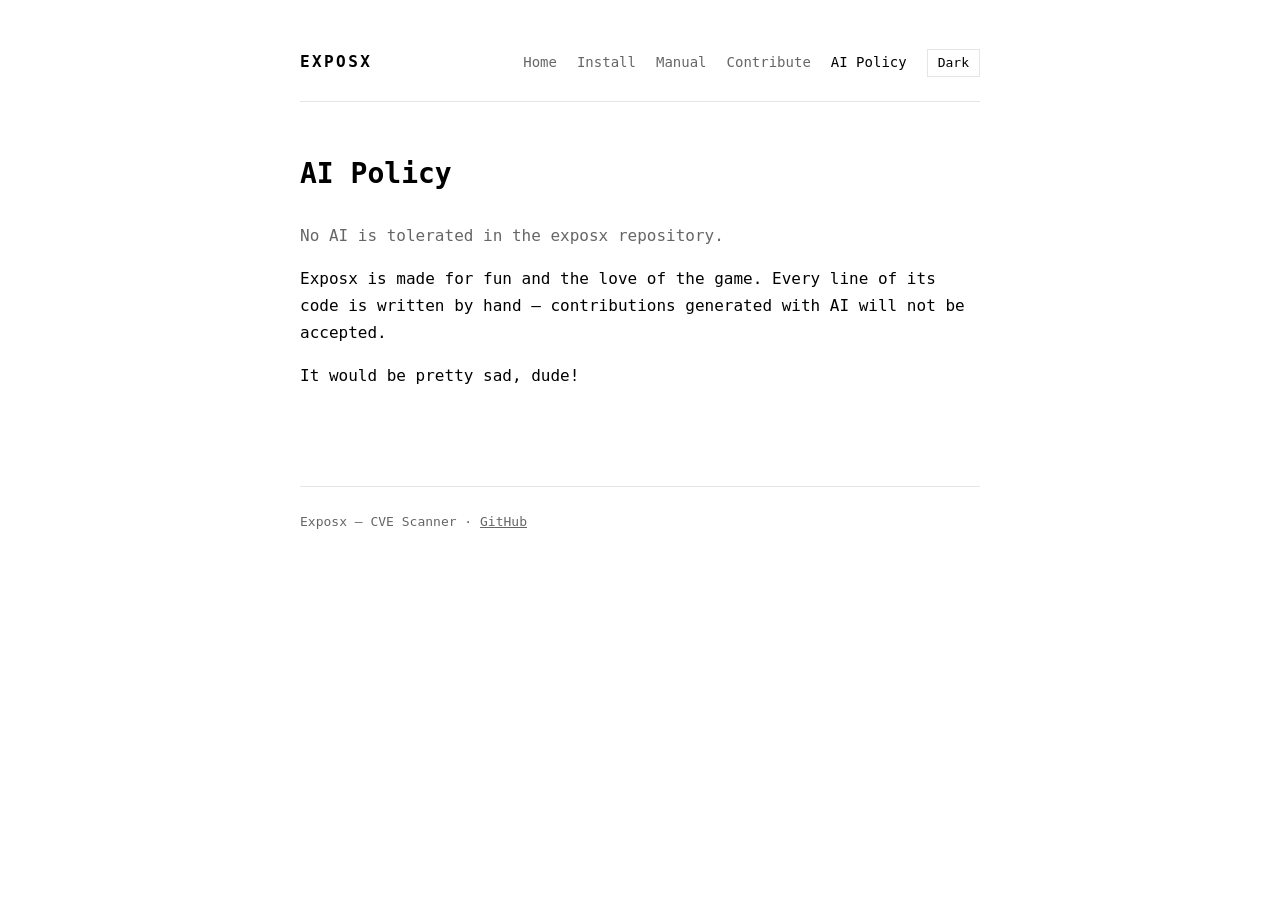
==== aipolicy.html @ 05b40068 "Fill site with content from the exposx repository Write the home, install, manual, contribute and AI" ====
<!DOCTYPE html>
<html lang="en">
<head>
<meta charset="UTF-8">
<meta name="viewport" content="width=device-width, initial-scale=1.0">
<title>Exposx AI Policy</title>
<link rel="stylesheet" href="style.css?v=3">
<script src="theme.js?v=3"></script>
</head>
<body>
<header>
  <a class="logo" href="index.html">EXPOSX</a>
  <nav>
    <a href="index.html">Home</a>
    <a href="install.html">Install</a>
    <a href="manual.html">Manual</a>
    <a href="contribute.html">Contribute</a>
    <a href="aipolicy.html" aria-current="page">AI Policy</a>
    <button class="theme-toggle" type="button" aria-label="Toggle theme">Dark</button>
  </nav>
</header>
<main>
<h1>AI Policy</h1>
  <p class="lead">No AI is tolerated in the exposx repository.</p>
  <p>Exposx is made for fun and the love of the game. Every line of its code is written by hand — contributions generated with AI will not be accepted.</p>
  <p>It would be pretty sad, dude!</p>
</main>
<footer>Exposx — CVE Scanner · <a href="https://github.com/2cat1vim/exposx">GitHub</a></footer>
</body>
</html>
---- style.css ----
:root {
  --bg: #ffffff;
  --fg: #000000;
  --muted: #666666;
  --line: #e5e5e5;
}

@media (prefers-color-scheme: dark) {
  :root:not([data-theme="light"]) {
    --bg: #000000;
    --fg: #ffffff;
    --muted: #999999;
    --line: #222222;
  }
}

:root[data-theme="dark"] {
  --bg: #000000;
  --fg: #ffffff;
  --muted: #999999;
  --line: #222222;
}

* { box-sizing: border-box; margin: 0; padding: 0; }

html { color-scheme: light dark; }
:root[data-theme="light"] { color-scheme: light; }
:root[data-theme="dark"] { color-scheme: dark; }

body {
  background: var(--bg);
  color: var(--fg);
  font-family: ui-monospace, "SF Mono", Menlo, Consolas, monospace;
  font-size: 16px;
  line-height: 1.7;
  max-width: 720px;
  margin: 0 auto;
  padding: 48px 20px;
}

header {
  display: flex;
  flex-wrap: wrap;
  justify-content: space-between;
  align-items: baseline;
  gap: 16px;
  padding-bottom: 24px;
  margin-bottom: 48px;
  border-bottom: 1px solid var(--line);
}

.logo {
  font-weight: 700;
  letter-spacing: 0.15em;
  color: var(--fg);
  text-decoration: none;
}

nav { display: flex; flex-wrap: wrap; align-items: baseline; gap: 20px; }

nav a {
  color: var(--muted);
  text-decoration: none;
  font-size: 14px;
}

nav a:hover,
nav a[aria-current="page"] { color: var(--fg); }

.theme-toggle {
  background: none;
  border: 1px solid var(--line);
  color: var(--fg);
  font: inherit;
  font-size: 13px;
  padding: 2px 10px;
  cursor: pointer;
}

.theme-toggle:hover { border-color: var(--fg); }

h1 {
  font-size: 28px;
  font-weight: 700;
  margin-bottom: 24px;
}

p { margin-bottom: 16px; }

.lead { color: var(--muted); }

a { color: var(--fg); }

footer {
  margin-top: 96px;
  padding-top: 24px;
  border-top: 1px solid var(--line);
  color: var(--muted);
  font-size: 13px;
}

h2 {
  font-size: 16px;
  font-weight: 700;
  margin: 40px 0 12px;
}

ul { margin: 0 0 16px 20px; }
li { margin-bottom: 4px; }

code {
  font-family: inherit;
  font-size: 14px;
  border: 1px solid var(--line);
  padding: 0 4px;
}

pre {
  font-size: 14px;
  line-height: 1.5;
  border: 1px solid var(--line);
  padding: 16px;
  margin-bottom: 16px;
  overflow-x: auto;
}

pre code { border: 0; padding: 0; }

pre.banner {
  border: 0;
  padding: 0;
  line-height: 1.2;
  margin-bottom: 32px;
}

dl { margin-bottom: 16px; }
dt { font-weight: 700; margin-top: 12px; }
dd { margin-left: 20px; color: var(--muted); }

.note {
  color: var(--muted);
  font-size: 14px;
  border-left: 2px solid var(--fg);
  padding-left: 12px;
}

.links { display: flex; flex-wrap: wrap; gap: 24px; margin-top: 40px; }

footer a { color: var(--muted); }
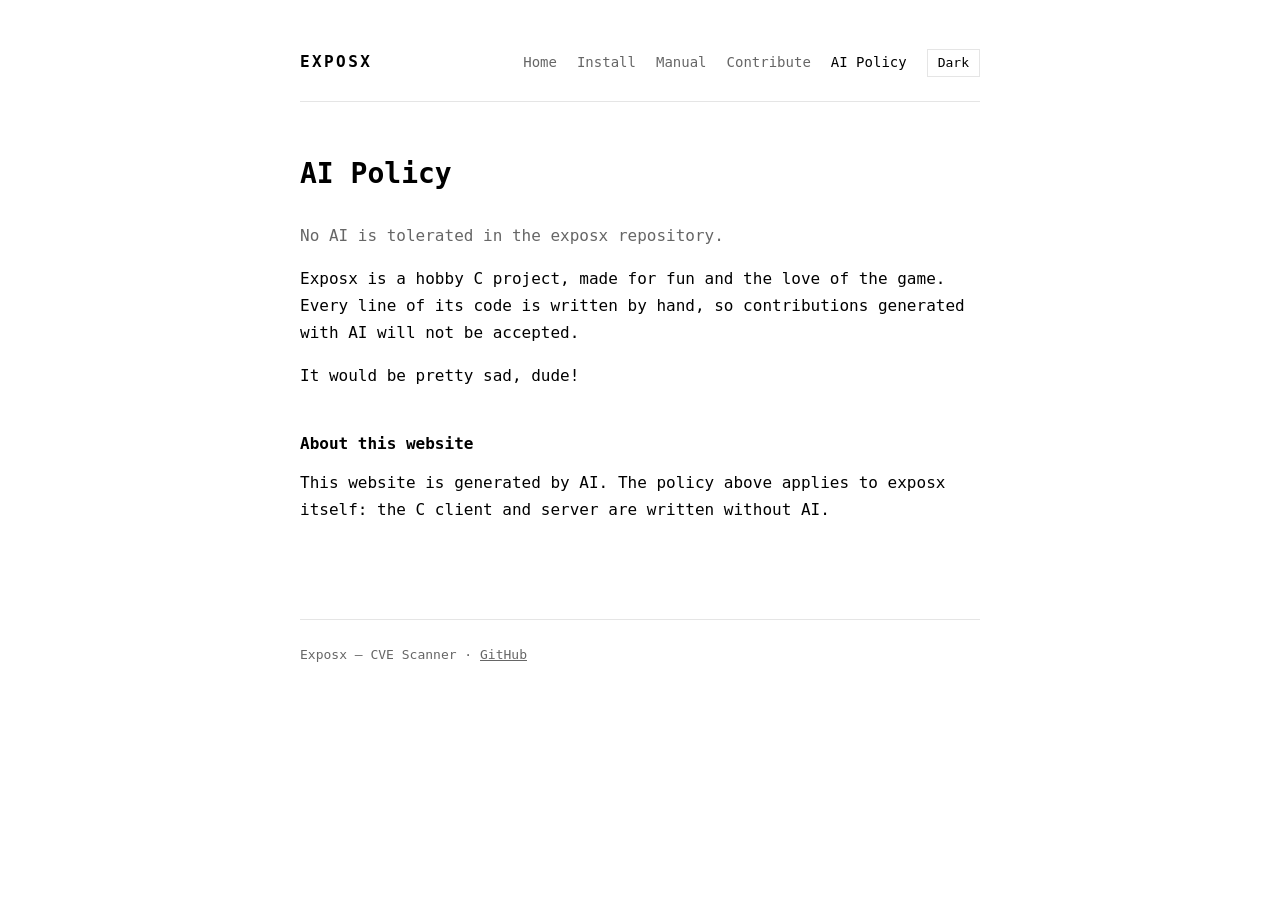
==== commit dadd6658: "Note in the AI policy that the website is AI-generated Co-Authored-By: Claude Opus 5.5 <noreply@anth" ====
--- a/aipolicy.html
+++ b/aipolicy.html
@@ -22,8 +22,11 @@
 <main>
 <h1>AI Policy</h1>
   <p class="lead">No AI is tolerated in the exposx repository.</p>
-  <p>Exposx is made for fun and the love of the game. Every line of its code is written by hand — contributions generated with AI will not be accepted.</p>
+  <p>Exposx is a hobby C project, made for fun and the love of the game. Every line of its code is written by hand, so contributions generated with AI will not be accepted.</p>
   <p>It would be pretty sad, dude!</p>
+
+  <h2>About this website</h2>
+  <p>This website is generated by AI. The policy above applies to exposx itself: the C client and server are written without AI.</p>
 </main>
 <footer>Exposx — CVE Scanner · <a href="https://github.com/2cat1vim/exposx">GitHub</a></footer>
 </body>
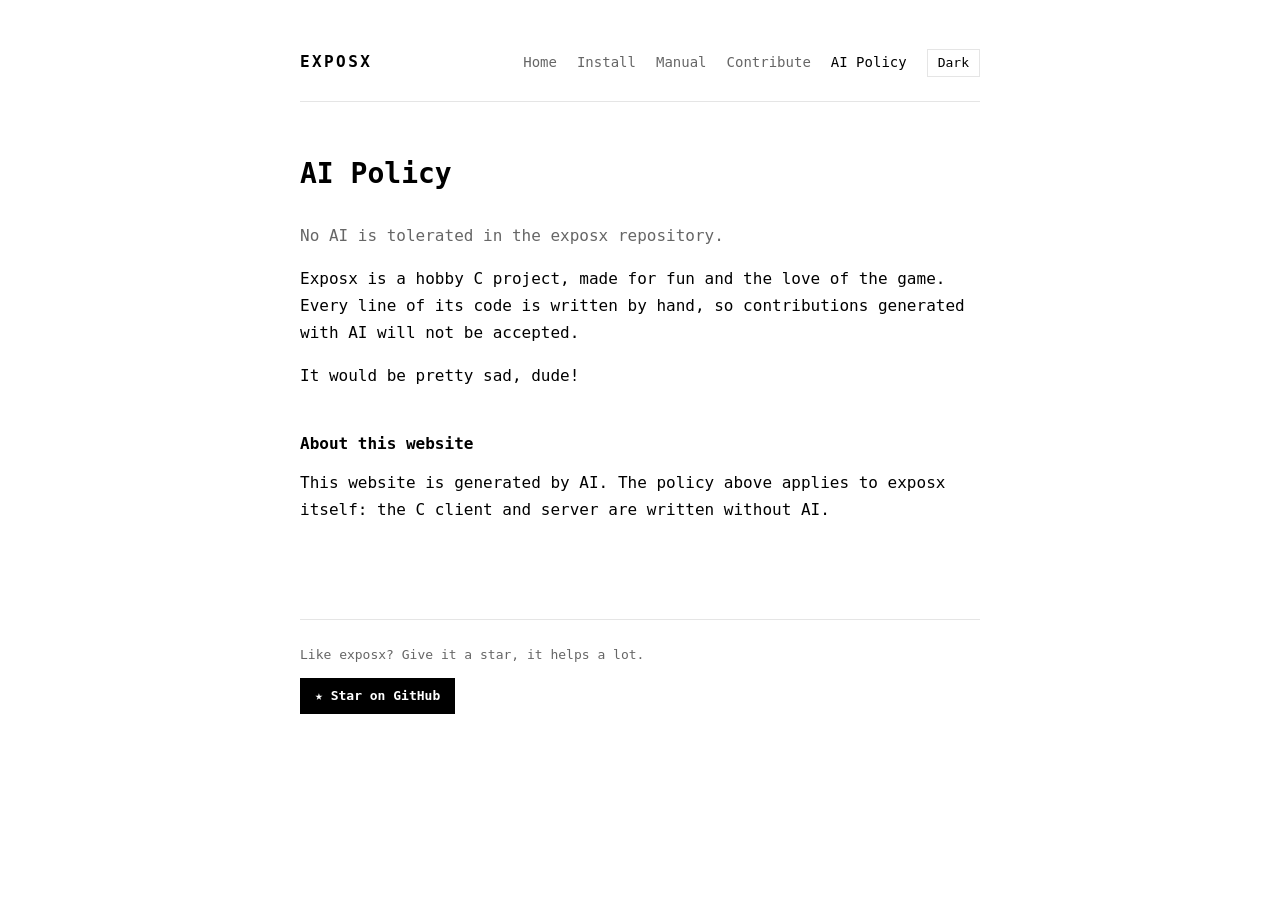
==== commit 2204395e: "Add Star on GitHub buttons A filled Star button with the live star count sits in the home page hero," ====
--- a/aipolicy.html
+++ b/aipolicy.html
@@ -4,8 +4,8 @@
 <meta charset="UTF-8">
 <meta name="viewport" content="width=device-width, initial-scale=1.0">
 <title>Exposx AI Policy</title>
-<link rel="stylesheet" href="style.css?v=3">
-<script src="theme.js?v=3"></script>
+<link rel="stylesheet" href="style.css?v=5">
+<script src="theme.js?v=5"></script>
 </head>
 <body>
 <header>
@@ -28,6 +28,9 @@
   <h2>About this website</h2>
   <p>This website is generated by AI. The policy above applies to exposx itself: the C client and server are written without AI.</p>
 </main>
-<footer>Exposx — CVE Scanner · <a href="https://github.com/2cat1vim/exposx">GitHub</a></footer>
+<footer>
+  <p>Like exposx? Give it a star, it helps a lot.</p>
+  <a class="star" href="https://github.com/2cat1vim/exposx" target="_blank" rel="noopener">★ Star on GitHub<span class="star-count" hidden></span></a>
+</footer>
 </body>
 </html>
--- a/style.css
+++ b/style.css
@@ -122,11 +122,14 @@
   padding: 16px;
   margin-bottom: 16px;
   overflow-x: auto;
+  white-space: pre-wrap;
+  overflow-wrap: anywhere;
 }
 
 pre code { border: 0; padding: 0; }
 
 pre.banner {
+  white-space: pre;
   border: 0;
   padding: 0;
   line-height: 1.2;
@@ -147,3 +150,33 @@
 .links { display: flex; flex-wrap: wrap; gap: 24px; margin-top: 40px; }
 
 footer a { color: var(--muted); }
+
+.cta { display: flex; flex-wrap: wrap; gap: 12px; margin: 32px 0 40px; }
+
+.star,
+.btn {
+  display: inline-flex;
+  align-items: center;
+  gap: 10px;
+  font-size: 15px;
+  font-weight: 700;
+  text-decoration: none;
+  padding: 10px 18px;
+  border: 1px solid var(--fg);
+  transition: transform .1s ease;
+}
+
+.star { background: var(--fg); color: var(--bg); }
+.btn { background: none; color: var(--fg); }
+
+.star:hover,
+.btn:hover { transform: translateY(-2px); }
+
+.star-count {
+  font-weight: 400;
+  padding-left: 10px;
+  border-left: 1px solid var(--bg);
+}
+
+footer p { margin-bottom: 12px; }
+footer .star { color: var(--bg); font-size: 13px; padding: 6px 14px; }
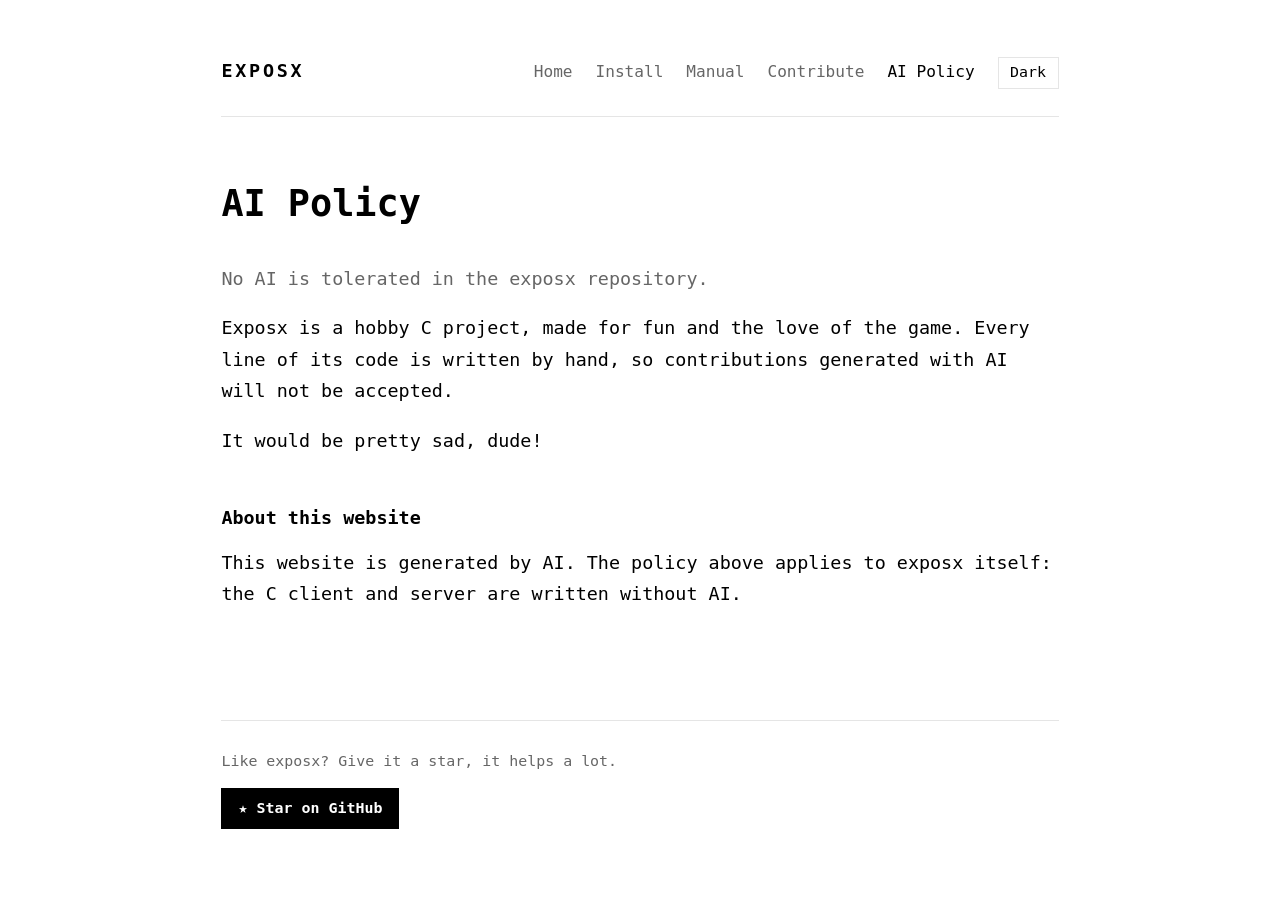
==== commit a1f726c9: "Scale the layout with the window size Use a fluid root font size and rem units everywhere, so text a" ====
--- a/aipolicy.html
+++ b/aipolicy.html
@@ -4,8 +4,8 @@
 <meta charset="UTF-8">
 <meta name="viewport" content="width=device-width, initial-scale=1.0">
 <title>Exposx AI Policy</title>
-<link rel="stylesheet" href="style.css?v=5">
-<script src="theme.js?v=5"></script>
+<link rel="stylesheet" href="style.css?v=6">
+<script src="theme.js?v=6"></script>
 </head>
 <body>
 <header>
--- a/style.css
+++ b/style.css
@@ -23,7 +23,12 @@
 
 * { box-sizing: border-box; margin: 0; padding: 0; }
 
-html { color-scheme: light dark; }
+html {
+  color-scheme: light dark;
+  font-size: clamp(1rem, 0.75rem + 0.5vw, 1.375rem);
+  -webkit-text-size-adjust: 100%;
+  text-size-adjust: 100%;
+}
 :root[data-theme="light"] { color-scheme: light; }
 :root[data-theme="dark"] { color-scheme: dark; }
 
@@ -31,11 +36,11 @@
   background: var(--bg);
   color: var(--fg);
   font-family: ui-monospace, "SF Mono", Menlo, Consolas, monospace;
-  font-size: 16px;
+  font-size: 1rem;
   line-height: 1.7;
-  max-width: 720px;
+  max-width: 48rem;
   margin: 0 auto;
-  padding: 48px 20px;
+  padding: 3rem 1.25rem;
 }
 
 header {
@@ -43,9 +48,9 @@
   flex-wrap: wrap;
   justify-content: space-between;
   align-items: baseline;
-  gap: 16px;
-  padding-bottom: 24px;
-  margin-bottom: 48px;
+  gap: 1rem;
+  padding-bottom: 1.5rem;
+  margin-bottom: 3rem;
   border-bottom: 1px solid var(--line);
 }
 
@@ -56,12 +61,12 @@
   text-decoration: none;
 }
 
-nav { display: flex; flex-wrap: wrap; align-items: baseline; gap: 20px; }
+nav { display: flex; flex-wrap: wrap; align-items: baseline; gap: 1.25rem; }
 
 nav a {
   color: var(--muted);
   text-decoration: none;
-  font-size: 14px;
+  font-size: 0.875rem;
 }
 
 nav a:hover,
@@ -72,55 +77,55 @@
   border: 1px solid var(--line);
   color: var(--fg);
   font: inherit;
-  font-size: 13px;
-  padding: 2px 10px;
+  font-size: 0.8125rem;
+  padding: 0.125rem 0.625rem;
   cursor: pointer;
 }
 
 .theme-toggle:hover { border-color: var(--fg); }
 
 h1 {
-  font-size: 28px;
+  font-size: 2rem;
   font-weight: 700;
-  margin-bottom: 24px;
+  margin-bottom: 1.5rem;
 }
 
-p { margin-bottom: 16px; }
+p { margin-bottom: 1rem; }
 
 .lead { color: var(--muted); }
 
 a { color: var(--fg); }
 
 footer {
-  margin-top: 96px;
-  padding-top: 24px;
+  margin-top: 6rem;
+  padding-top: 1.5rem;
   border-top: 1px solid var(--line);
   color: var(--muted);
-  font-size: 13px;
+  font-size: 0.8125rem;
 }
 
 h2 {
-  font-size: 16px;
+  font-size: 1rem;
   font-weight: 700;
-  margin: 40px 0 12px;
+  margin: 2.5rem 0 0.75rem;
 }
 
-ul { margin: 0 0 16px 20px; }
-li { margin-bottom: 4px; }
+ul { margin: 0 0 1rem 1.25rem; }
+li { margin-bottom: 0.25rem; }
 
 code {
   font-family: inherit;
-  font-size: 14px;
+  font-size: 0.875rem;
   border: 1px solid var(--line);
-  padding: 0 4px;
+  padding: 0 0.25rem;
 }
 
 pre {
-  font-size: 14px;
+  font-size: 0.875rem;
   line-height: 1.5;
   border: 1px solid var(--line);
-  padding: 16px;
-  margin-bottom: 16px;
+  padding: 1rem;
+  margin-bottom: 1rem;
   overflow-x: auto;
   white-space: pre-wrap;
   overflow-wrap: anywhere;
@@ -133,35 +138,35 @@
   border: 0;
   padding: 0;
   line-height: 1.2;
-  margin-bottom: 32px;
+  margin-bottom: 2rem;
 }
 
-dl { margin-bottom: 16px; }
-dt { font-weight: 700; margin-top: 12px; }
-dd { margin-left: 20px; color: var(--muted); }
+dl { margin-bottom: 1rem; }
+dt { font-weight: 700; margin-top: 0.75rem; }
+dd { margin-left: 1.25rem; color: var(--muted); }
 
 .note {
   color: var(--muted);
-  font-size: 14px;
+  font-size: 0.875rem;
   border-left: 2px solid var(--fg);
-  padding-left: 12px;
+  padding-left: 0.75rem;
 }
 
-.links { display: flex; flex-wrap: wrap; gap: 24px; margin-top: 40px; }
+.links { display: flex; flex-wrap: wrap; gap: 1.5rem; margin-top: 2.5rem; }
 
 footer a { color: var(--muted); }
 
-.cta { display: flex; flex-wrap: wrap; gap: 12px; margin: 32px 0 40px; }
+.cta { display: flex; flex-wrap: wrap; gap: 0.75rem; margin: 2rem 0 2.5rem; }
 
 .star,
 .btn {
   display: inline-flex;
   align-items: center;
-  gap: 10px;
-  font-size: 15px;
+  gap: 0.625rem;
+  font-size: 0.9375rem;
   font-weight: 700;
   text-decoration: none;
-  padding: 10px 18px;
+  padding: 0.625rem 1.125rem;
   border: 1px solid var(--fg);
   transition: transform .1s ease;
 }
@@ -174,9 +179,9 @@
 
 .star-count {
   font-weight: 400;
-  padding-left: 10px;
+  padding-left: 0.625rem;
   border-left: 1px solid var(--bg);
 }
 
-footer p { margin-bottom: 12px; }
-footer .star { color: var(--bg); font-size: 13px; padding: 6px 14px; }
+footer p { margin-bottom: 0.75rem; }
+footer .star { color: var(--bg); font-size: 0.8125rem; padding: 0.375rem 0.875rem; }
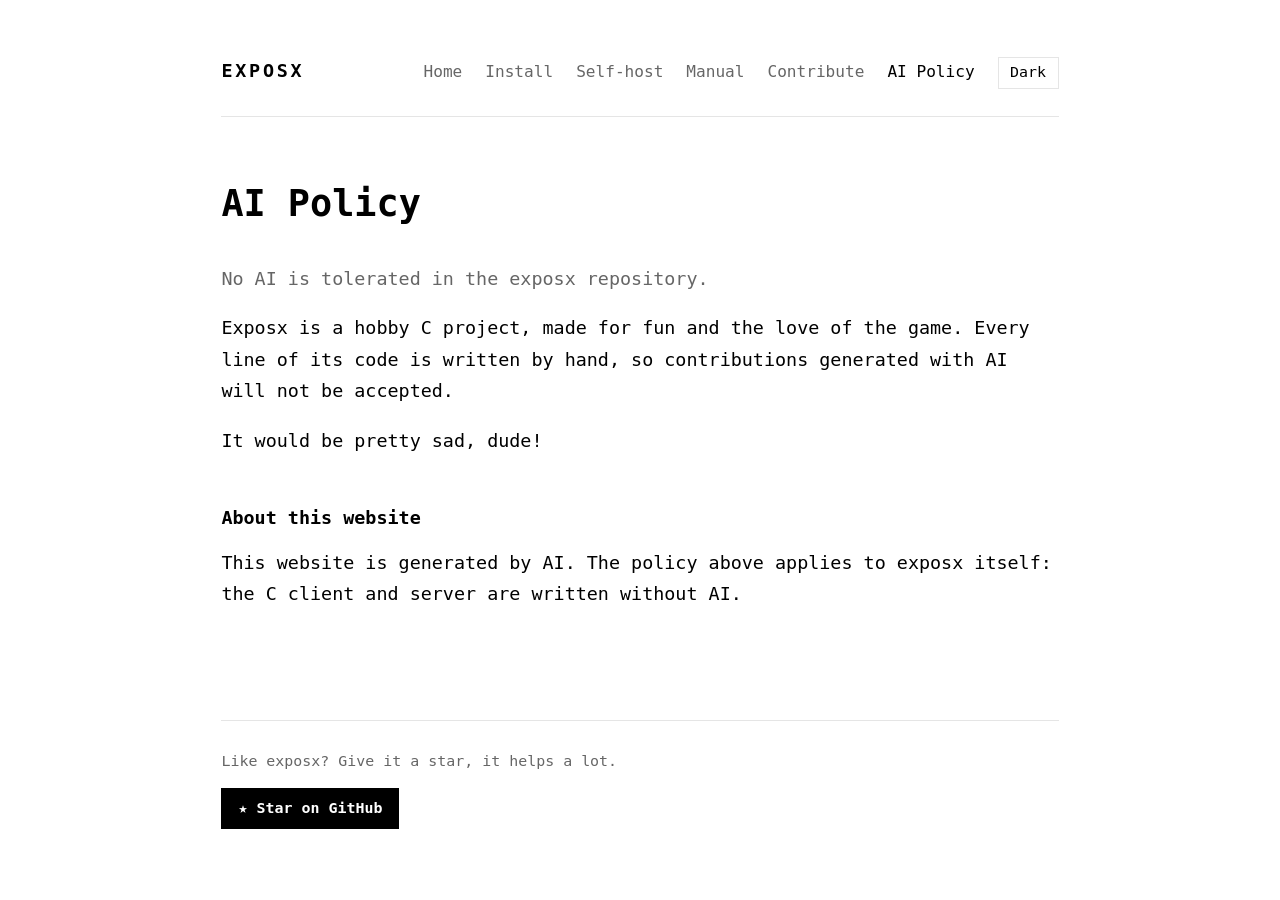
==== commit 57131729: "Add a Self-host page Explain the two ways to use exposx: the client alone with the official server, " ====
--- a/aipolicy.html
+++ b/aipolicy.html
@@ -4,8 +4,8 @@
 <meta charset="UTF-8">
 <meta name="viewport" content="width=device-width, initial-scale=1.0">
 <title>Exposx AI Policy</title>
-<link rel="stylesheet" href="style.css?v=6">
-<script src="theme.js?v=6"></script>
+<link rel="stylesheet" href="style.css?v=7">
+<script src="theme.js?v=7"></script>
 </head>
 <body>
 <header>
@@ -13,6 +13,7 @@
   <nav>
     <a href="index.html">Home</a>
     <a href="install.html">Install</a>
+    <a href="selfhost.html">Self-host</a>
     <a href="manual.html">Manual</a>
     <a href="contribute.html">Contribute</a>
     <a href="aipolicy.html" aria-current="page">AI Policy</a>
--- a/style.css
+++ b/style.css
@@ -133,6 +133,8 @@
 
 pre code { border: 0; padding: 0; }
 
+pre.diagram { white-space: pre; overflow-wrap: normal; line-height: 1.3; }
+
 pre.banner {
   white-space: pre;
   border: 0;
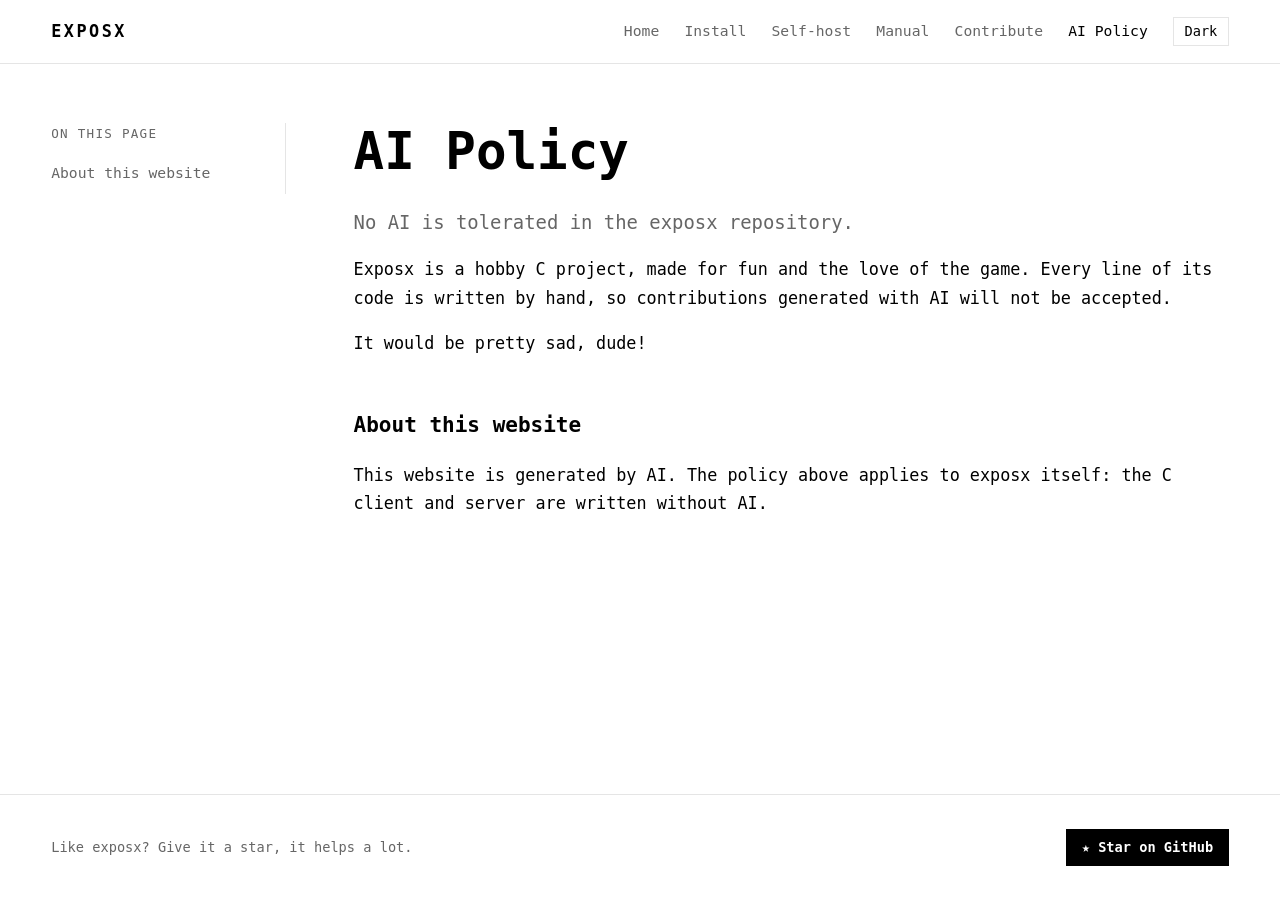
==== commit 90eb4aa9: "Use the full screen width instead of a narrow column Full-width sticky header and footer, a wider co" ====
--- a/aipolicy.html
+++ b/aipolicy.html
@@ -4,11 +4,12 @@
 <meta charset="UTF-8">
 <meta name="viewport" content="width=device-width, initial-scale=1.0">
 <title>Exposx AI Policy</title>
-<link rel="stylesheet" href="style.css?v=7">
-<script src="theme.js?v=7"></script>
+<link rel="stylesheet" href="style.css?v=10">
+<script src="theme.js?v=10"></script>
 </head>
 <body>
-<header>
+<header class="site-header">
+  <div class="wrap">
   <a class="logo" href="index.html">EXPOSX</a>
   <nav>
     <a href="index.html">Home</a>
@@ -19,19 +20,32 @@
     <a href="aipolicy.html" aria-current="page">AI Policy</a>
     <button class="theme-toggle" type="button" aria-label="Toggle theme">Dark</button>
   </nav>
+  </div>
 </header>
-<main>
+<div class="wrap page">
+<div class="docs">
+  <aside class="toc">
+    <p>On this page</p>
+    <ul>
+      <li><a href="#about-this-website">About this website</a></li>
+    </ul>
+  </aside>
+  <main>
 <h1>AI Policy</h1>
   <p class="lead">No AI is tolerated in the exposx repository.</p>
   <p>Exposx is a hobby C project, made for fun and the love of the game. Every line of its code is written by hand, so contributions generated with AI will not be accepted.</p>
   <p>It would be pretty sad, dude!</p>
 
-  <h2>About this website</h2>
+  <h2 id="about-this-website">About this website</h2>
   <p>This website is generated by AI. The policy above applies to exposx itself: the C client and server are written without AI.</p>
-</main>
-<footer>
-  <p>Like exposx? Give it a star, it helps a lot.</p>
-  <a class="star" href="https://github.com/2cat1vim/exposx" target="_blank" rel="noopener">★ Star on GitHub<span class="star-count" hidden></span></a>
+  </main>
+</div>
+</div>
+<footer class="site-footer">
+  <div class="wrap">
+    <p>Like exposx? Give it a star, it helps a lot.</p>
+    <a class="star" href="https://github.com/2cat1vim/exposx" target="_blank" rel="noopener">★ Star on GitHub<span class="star-count" hidden></span></a>
+  </div>
 </footer>
 </body>
 </html>
--- a/style.css
+++ b/style.css
@@ -3,6 +3,8 @@
   --fg: #000000;
   --muted: #666666;
   --line: #e5e5e5;
+  --soft: #f6f6f6;
+  --gutter: clamp(1.25rem, 4vw, 4rem);
 }
 
 @media (prefers-color-scheme: dark) {
@@ -10,7 +12,8 @@
     --bg: #000000;
     --fg: #ffffff;
     --muted: #999999;
-    --line: #222222;
+    --line: #262626;
+    --soft: #0d0d0d;
   }
 }
 
@@ -18,16 +21,18 @@
   --bg: #000000;
   --fg: #ffffff;
   --muted: #999999;
-  --line: #222222;
+  --line: #262626;
+  --soft: #0d0d0d;
 }
 
 * { box-sizing: border-box; margin: 0; padding: 0; }
 
 html {
   color-scheme: light dark;
-  font-size: clamp(1rem, 0.75rem + 0.5vw, 1.375rem);
+  font-size: clamp(1rem, 0.85rem + 0.25vw, 1.25rem);
   -webkit-text-size-adjust: 100%;
   text-size-adjust: 100%;
+  scroll-padding-top: 5rem;
 }
 :root[data-theme="light"] { color-scheme: light; }
 :root[data-theme="dark"] { color-scheme: dark; }
@@ -36,22 +41,39 @@
   background: var(--bg);
   color: var(--fg);
   font-family: ui-monospace, "SF Mono", Menlo, Consolas, monospace;
-  font-size: 1rem;
   line-height: 1.7;
-  max-width: 48rem;
+  min-height: 100vh;
+  display: flex;
+  flex-direction: column;
+}
+
+/* full-width container */
+.wrap {
+  width: 100%;
+  max-width: 120rem;
   margin: 0 auto;
-  padding: 3rem 1.25rem;
-}
-
-header {
+  padding: 0 var(--gutter);
+}
+
+/* header: full width, sticky */
+.site-header {
+  z-index: 10;
+  background: var(--bg);
+  border-bottom: 1px solid var(--line);
+}
+
+@media (min-width: 48em) {
+  .site-header { position: sticky; top: 0; }
+}
+
+.site-header .wrap {
   display: flex;
   flex-wrap: wrap;
   justify-content: space-between;
-  align-items: baseline;
-  gap: 1rem;
-  padding-bottom: 1.5rem;
-  margin-bottom: 3rem;
-  border-bottom: 1px solid var(--line);
+  align-items: center;
+  gap: 0.75rem 2rem;
+  padding-top: 1rem;
+  padding-bottom: 1rem;
 }
 
 .logo {
@@ -61,7 +83,7 @@
   text-decoration: none;
 }
 
-nav { display: flex; flex-wrap: wrap; align-items: baseline; gap: 1.25rem; }
+nav { display: flex; flex-wrap: wrap; align-items: center; gap: 0.5rem 1.5rem; }
 
 nav a {
   color: var(--muted);
@@ -84,38 +106,36 @@
 
 .theme-toggle:hover { border-color: var(--fg); }
 
+.page { flex: 1; padding-top: 3.5rem; padding-bottom: 5rem; }
+
+/* typography */
 h1 {
-  font-size: 2rem;
+  font-size: clamp(2rem, 1.5rem + 2vw, 3.5rem);
+  line-height: 1.15;
   font-weight: 700;
   margin-bottom: 1.5rem;
 }
 
+h2 {
+  font-size: 1.25rem;
+  font-weight: 700;
+  margin: 3rem 0 1rem;
+}
+
+h3 { font-size: 1rem; font-weight: 700; margin-bottom: 0.5rem; }
+
 p { margin-bottom: 1rem; }
 
-.lead { color: var(--muted); }
+.lead { color: var(--muted); font-size: 1.125rem; }
 
 a { color: var(--fg); }
 
-footer {
-  margin-top: 6rem;
-  padding-top: 1.5rem;
-  border-top: 1px solid var(--line);
-  color: var(--muted);
-  font-size: 0.8125rem;
-}
-
-h2 {
-  font-size: 1rem;
-  font-weight: 700;
-  margin: 2.5rem 0 0.75rem;
-}
-
-ul { margin: 0 0 1rem 1.25rem; }
+ul, ol { margin: 0 0 1rem 1.25rem; }
 li { margin-bottom: 0.25rem; }
 
 code {
   font-family: inherit;
-  font-size: 0.875rem;
+  font-size: 0.875em;
   border: 1px solid var(--line);
   padding: 0 0.25rem;
 }
@@ -123,20 +143,28 @@
 pre {
   font-size: 0.875rem;
   line-height: 1.5;
+  background: var(--soft);
   border: 1px solid var(--line);
-  padding: 1rem;
+  padding: 1rem 1.25rem;
   margin-bottom: 1rem;
   overflow-x: auto;
   white-space: pre-wrap;
   overflow-wrap: anywhere;
 }
 
-pre code { border: 0; padding: 0; }
+pre code { border: 0; padding: 0; font-size: inherit; }
 
 pre.diagram { white-space: pre; overflow-wrap: normal; line-height: 1.3; }
+pre.diagram-wide { display: none; }
+
+@media (min-width: 48em) {
+  pre.diagram-wide { display: block; }
+  pre.diagram-narrow { display: none; }
+}
 
 pre.banner {
   white-space: pre;
+  background: none;
   border: 0;
   padding: 0;
   line-height: 1.2;
@@ -154,10 +182,133 @@
   padding-left: 0.75rem;
 }
 
-.links { display: flex; flex-wrap: wrap; gap: 1.5rem; margin-top: 2.5rem; }
-
-footer a { color: var(--muted); }
-
+/* docs pages: sticky table of contents + content */
+.docs { display: block; }
+
+.toc { display: none; }
+
+@media (min-width: 60em) {
+  .docs {
+    display: grid;
+    grid-template-columns: 14rem minmax(0, 1fr);
+    gap: 4rem;
+    align-items: start;
+  }
+
+  .toc {
+    display: block;
+    position: sticky;
+    top: 6rem;
+    font-size: 0.875rem;
+    border-right: 1px solid var(--line);
+    padding-right: 1.5rem;
+  }
+
+  .toc p { color: var(--muted); font-size: 0.75rem; text-transform: uppercase; letter-spacing: 0.1em; }
+  .toc ul { list-style: none; margin: 0; }
+  .toc li { margin: 0.5rem 0; }
+  .toc a { color: var(--muted); text-decoration: none; }
+  .toc a:hover { color: var(--fg); }
+}
+
+.docs main { max-width: 62rem; }
+
+/* home */
+.hero {
+  display: grid;
+  gap: 3rem;
+  align-items: center;
+  padding-bottom: 4rem;
+  border-bottom: 1px solid var(--line);
+}
+
+@media (min-width: 64em) {
+  .hero { grid-template-columns: minmax(0, 1.1fr) minmax(0, 1fr); gap: 4rem; }
+}
+
+.terminal {
+  border: 1px solid var(--fg);
+  background: var(--soft);
+  min-width: 0;
+}
+
+.terminal-bar {
+  display: flex;
+  gap: 0.4rem;
+  padding: 0.6rem 0.9rem;
+  border-bottom: 1px solid var(--line);
+}
+
+.terminal-bar span {
+  width: 0.65rem;
+  height: 0.65rem;
+  border: 1px solid var(--fg);
+  border-radius: 50%;
+}
+
+.terminal pre {
+  border: 0;
+  margin: 0;
+  background: none;
+  white-space: pre;
+  overflow-wrap: normal;
+  line-height: 1.45;
+  padding: 1.25rem 1.5rem 1.5rem;
+}
+
+.terminal .dim { color: var(--muted); }
+
+.cursor {
+  display: inline-block;
+  width: 0.6em;
+  height: 1.1em;
+  vertical-align: text-bottom;
+  background: var(--fg);
+  animation: blink 1.1s steps(1) infinite;
+}
+
+@keyframes blink { 50% { opacity: 0; } }
+
+@media (prefers-reduced-motion: reduce) { .cursor { animation: none; } }
+
+.hero-text { max-width: 48rem; }
+
+.home h2 { margin-top: 4rem; }
+
+.grid { display: grid; gap: 1.25rem; }
+.grid-2 { grid-template-columns: repeat(auto-fit, minmax(min(100%, 22rem), 1fr)); }
+.grid-3 { grid-template-columns: 1fr; }
+
+@media (min-width: 40em) { .grid-3 { grid-template-columns: repeat(2, minmax(0, 1fr)); } }
+@media (min-width: 64em) { .grid-3 { grid-template-columns: repeat(3, minmax(0, 1fr)); } }
+
+.card {
+  border: 1px solid var(--line);
+  padding: 1.5rem;
+  transition: border-color .15s ease;
+}
+
+.card:hover { border-color: var(--fg); }
+.card p { color: var(--muted); }
+.card p:last-child { margin-bottom: 0; }
+
+.steps {
+  list-style: none;
+  margin: 0 0 1.5rem;
+  display: grid;
+  grid-template-columns: repeat(auto-fit, minmax(min(100%, 14rem), 1fr));
+  gap: 1.25rem;
+}
+
+.steps li {
+  border-top: 2px solid var(--fg);
+  padding-top: 1rem;
+  margin: 0;
+}
+
+.steps span { display: block; color: var(--muted); font-size: 0.875rem; }
+
+/* buttons */
 .cta { display: flex; flex-wrap: wrap; gap: 0.75rem; margin: 2rem 0 2.5rem; }
 
 .star,
@@ -185,5 +336,22 @@
   border-left: 1px solid var(--bg);
 }
 
-footer p { margin-bottom: 0.75rem; }
-footer .star { color: var(--bg); font-size: 0.8125rem; padding: 0.375rem 0.875rem; }
+/* footer: full width */
+.site-footer {
+  border-top: 1px solid var(--line);
+  color: var(--muted);
+  font-size: 0.8125rem;
+}
+
+.site-footer .wrap {
+  display: flex;
+  flex-wrap: wrap;
+  justify-content: space-between;
+  align-items: center;
+  gap: 1rem;
+  padding-top: 2rem;
+  padding-bottom: 2rem;
+}
+
+.site-footer p { margin: 0; }
+.site-footer .star { color: var(--bg); font-size: 0.8125rem; padding: 0.375rem 0.875rem; }
